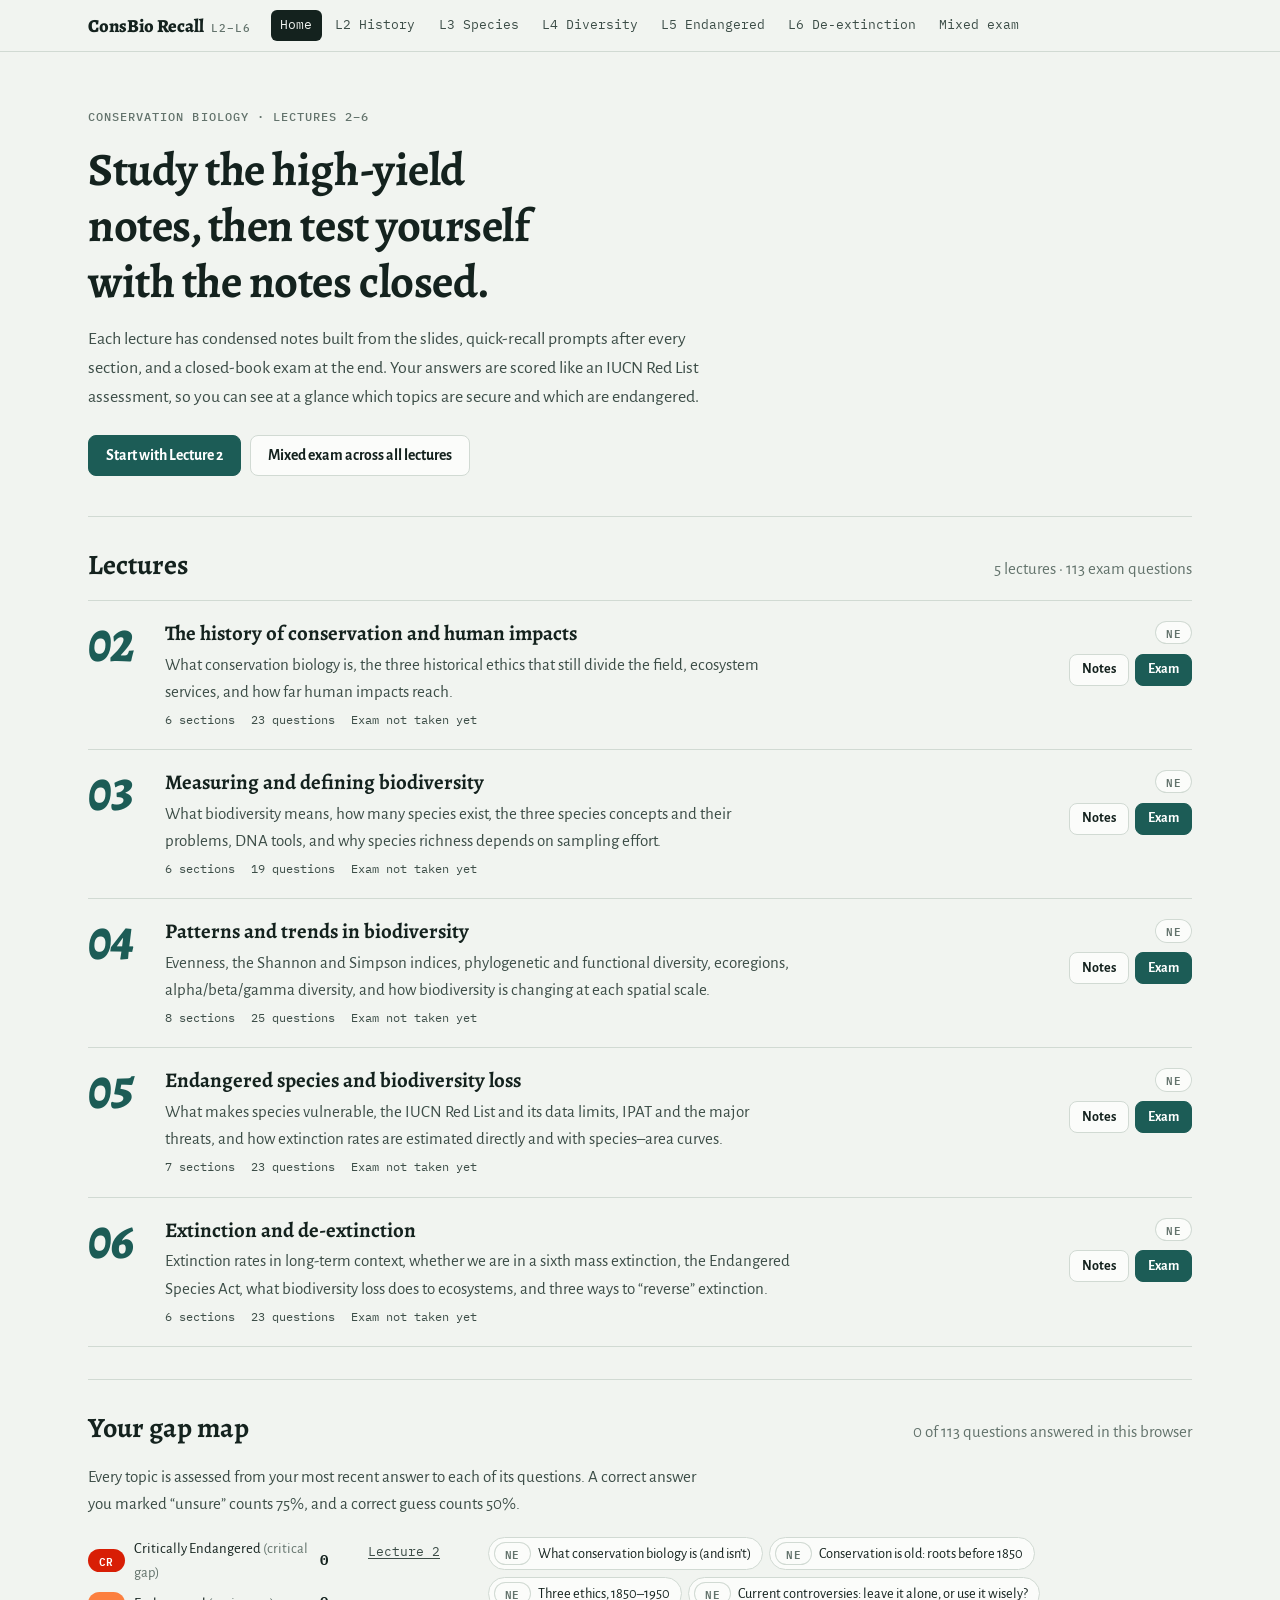
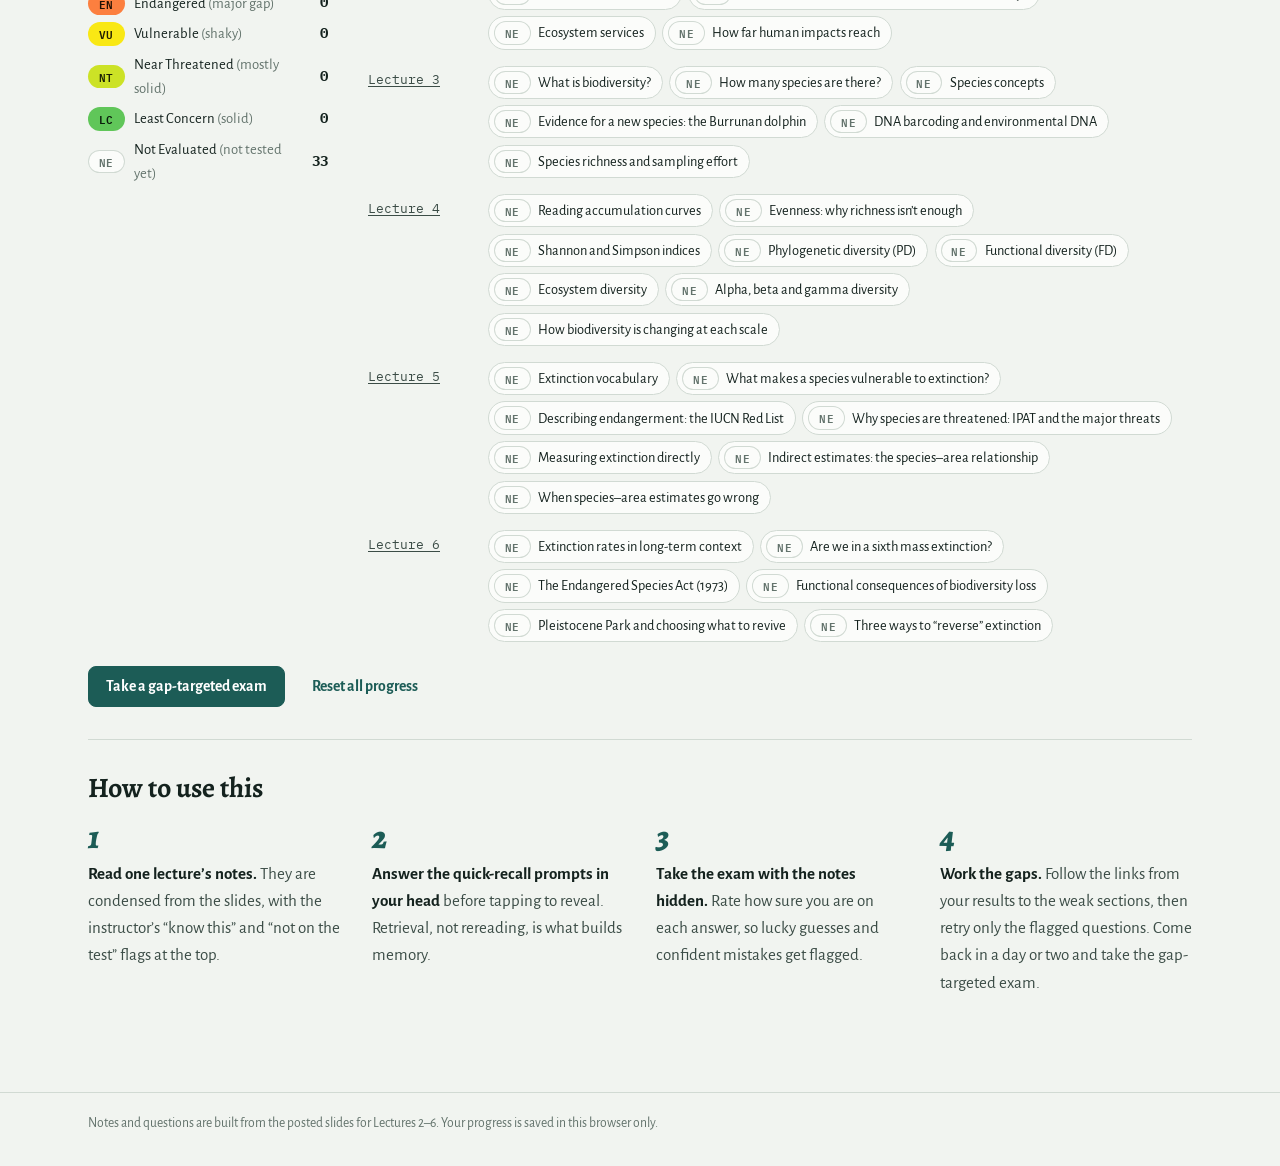
==== index.html @ 39ed35ce "Add Conservation Biology study site for Lectures 2-6 High-yield notes condensed from the posted slid" ====
<!doctype html>
<html lang="en">
<head>
<meta charset="utf-8">
<meta name="viewport" content="width=device-width, initial-scale=1, viewport-fit=cover">
<title>Conservation Biology Recall</title>
<meta name="description" content="High-yield notes and active recall exams for Conservation Biology Lectures 2–6.">
<link rel="preconnect" href="https://fonts.googleapis.com">
<link rel="preconnect" href="https://fonts.gstatic.com" crossorigin>
<link rel="stylesheet" href="https://fonts.googleapis.com/css2?family=Alegreya:ital,wght@0,500;0,700;0,800;1,700;1,800&family=Alegreya+Sans:ital,wght@0,400;0,500;0,700;0,800;1,400&family=IBM+Plex+Mono:wght@400;500;600&display=swap">
<link rel="stylesheet" href="css/style.css">
</head>
<body>
<header class="topbar">
  <div class="topbar-in">
    <a class="brand" href="#home">ConsBio Recall <span>L2–L6</span></a>
    <nav class="topnav" aria-label="Lectures">
      <a href="#home" data-nav="home">Home</a>
      <a href="#l2" data-nav="l2">L2 History</a>
      <a href="#l3" data-nav="l3">L3 Species</a>
      <a href="#l4" data-nav="l4">L4 Diversity</a>
      <a href="#l5" data-nav="l5">L5 Endangered</a>
      <a href="#l6" data-nav="l6">L6 De-extinction</a>
      <a href="#mixed" data-nav="mixed">Mixed exam</a>
    </nav>
  </div>
</header>
<main class="wrap" id="app">
  <noscript><p>This study site needs JavaScript to run the exams.</p></noscript>
</main>
<footer class="site-foot">
  <p>Notes and questions are built from the posted slides for Lectures 2–6. Your progress is saved in this browser only.</p>
</footer>
<script src="js/figures.js"></script>
<script src="js/lectures/l2.js"></script>
<script src="js/lectures/l3.js"></script>
<script src="js/lectures/l4.js"></script>
<script src="js/lectures/l5.js"></script>
<script src="js/lectures/l6.js"></script>
<script src="js/app.js"></script>
</body>
</html>
---- css/style.css ----
/* Layout: a field-guide reading column (≈68ch) with a sticky section index on wide screens;
   lecture numerals set large in the display face are the one bold typographic move.
   Mastery chips reuse the IUCN Red List category colours. */
:root {
  --bg: #F1F4F0;
  --surface: #FBFCFA;
  --surface-2: #E6ECE7;
  --ink: #14221E;
  --ink-2: #3C4D47;
  --muted: #63736C;
  --line: #D1DAD3;
  --accent: #1C5C56;
  --accent-strong: #123F3B;
  --accent-soft: #DBEAE5;
  --on-accent: #FFFFFF;
  --mark: #F4E7AE;
  --series1: #008C7C;
  --series2: #B06A10;
  --ok: #1D7243;
  --ok-soft: #E0F1E6;
  --bad: #AE2A20;
  --bad-soft: #F8E3E0;
  --meh: #7D5A00;
  --meh-soft: #F8EFD2;

  --rl-ex: #000000; --rl-ex-ink: #FFFFFF;
  --rl-ew: #542344; --rl-ew-ink: #FFFFFF;
  --rl-cr: #D81E05; --rl-cr-ink: #FFFFFF;
  --rl-en: #FC7F3F; --rl-en-ink: #221004;
  --rl-vu: #F9E814; --rl-vu-ink: #211F02;
  --rl-nt: #CCE226; --rl-nt-ink: #1B2204;
  --rl-lc: #60C659; --rl-lc-ink: #0A1D0B;
  --rl-dd: #D1D1C6; --rl-dd-ink: #22221E;
  --rl-ne: var(--surface); --rl-ne-ink: var(--muted);

  --font-display: 'Alegreya', Georgia, 'Times New Roman', serif;
  --font-body: 'Alegreya Sans', 'Segoe UI', system-ui, -apple-system, sans-serif;
  --font-mono: 'IBM Plex Mono', ui-monospace, 'SFMono-Regular', Menlo, Consolas, monospace;

  --radius: 10px;
  --measure: 70ch;
}
@media (prefers-color-scheme: dark) {
  :root:not([data-theme="light"]) {
    --bg: #0D1513;
    --surface: #141F1C;
    --surface-2: #1B2925;
    --ink: #E1EAE5;
    --ink-2: #B4C3BC;
    --muted: #8A9A93;
    --line: #2A3934;
    --accent: #7CCEC2;
    --accent-strong: #A8E4DA;
    --accent-soft: #1A3430;
    --on-accent: #08130F;
    --mark: #45401C;
    --series1: #1FA89A;
    --series2: #BA7F1E;
    --ok: #7FD8A0;
    --ok-soft: #15301F;
    --bad: #FF9A8F;
    --bad-soft: #3A1916;
    --meh: #EFC766;
    --meh-soft: #332A12;
    color-scheme: dark;
  }
}
:root[data-theme="dark"] {
  --bg: #0D1513;
  --surface: #141F1C;
  --surface-2: #1B2925;
  --ink: #E1EAE5;
  --ink-2: #B4C3BC;
  --muted: #8A9A93;
  --line: #2A3934;
  --accent: #7CCEC2;
  --accent-strong: #A8E4DA;
  --accent-soft: #1A3430;
  --on-accent: #08130F;
  --mark: #45401C;
  --series1: #1FA89A;
  --series2: #BA7F1E;
  --ok: #7FD8A0;
  --ok-soft: #15301F;
  --bad: #FF9A8F;
  --bad-soft: #3A1916;
  --meh: #EFC766;
  --meh-soft: #332A12;
  color-scheme: dark;
}

*, *::before, *::after { box-sizing: border-box; }
[hidden] { display: none !important; }
html { -webkit-text-size-adjust: 100%; scroll-padding-top: 76px; }
body {
  margin: 0;
  background: var(--bg);
  color: var(--ink);
  font-family: var(--font-body);
  font-size: 17px;
  line-height: 1.6;
}
img { max-width: 100%; }
a { color: var(--accent); text-underline-offset: 2px; }
a:hover { color: var(--accent-strong); }
:focus-visible { outline: 2px solid var(--accent); outline-offset: 2px; border-radius: 4px; }
.q-text:focus { outline: none; }
h1, h2, h3, h4 { font-family: var(--font-display); line-height: 1.2; text-wrap: balance; margin: 0; color: var(--ink); }
h1 { font-size: clamp(2rem, 4.2vw, 2.9rem); font-weight: 700; letter-spacing: -0.01em; }
h2 { font-size: 1.75rem; font-weight: 700; }
h3 { font-size: 1.3rem; font-weight: 700; }
h4 { font-family: var(--font-body); font-size: 1.02rem; font-weight: 700; margin-top: 1.4rem; }
p { margin: 0; }
ul, ol { margin: 0; padding-left: 1.3rem; }
li + li { margin-top: 0.35rem; }
strong, b { font-weight: 700; }
.muted { color: var(--muted); }
.small { font-size: 0.88rem; }
.center { text-align: center; }
.sr-only { position: absolute; width: 1px; height: 1px; overflow: hidden; clip: rect(0 0 0 0); white-space: nowrap; }
.eyebrow {
  font-family: var(--font-mono);
  font-size: 0.72rem;
  font-weight: 500;
  letter-spacing: 0.09em;
  text-transform: uppercase;
  color: var(--muted);
}

/* ---------- chrome ---------- */
.topbar {
  position: sticky;
  top: env(safe-area-inset-top, 0px);
  z-index: 20;
  background: var(--bg);
  border-bottom: 1px solid var(--line);
}
.topbar-in {
  max-width: 1160px;
  margin: 0 auto;
  padding-inline: 16px;
  padding-block: 0.6rem;
  display: flex;
  align-items: center;
  gap: 1.25rem;
}
.brand {
  display: flex;
  align-items: baseline;
  gap: 0.45rem;
  text-decoration: none;
  color: var(--ink);
  font-family: var(--font-display);
  font-weight: 800;
  font-size: 1.15rem;
  white-space: nowrap;
}
.brand span { font-family: var(--font-mono); font-size: 0.68rem; font-weight: 500; letter-spacing: 0.08em; text-transform: uppercase; color: var(--muted); }
.topnav { display: flex; gap: 0.25rem; overflow-x: auto; scrollbar-width: none; min-width: 0; }
.topnav::-webkit-scrollbar { display: none; }
.topnav a {
  font-family: var(--font-mono);
  font-size: 0.8rem;
  text-decoration: none;
  color: var(--ink-2);
  padding: 0.35rem 0.6rem;
  border-radius: 6px;
  white-space: nowrap;
}
.topnav a:hover { background: var(--surface-2); color: var(--ink); }
.topnav a.on { background: var(--ink); color: var(--bg); }

.wrap { max-width: 1160px; margin: 0 auto; padding-inline: 16px; padding-block: 2rem 4rem; }
@media (min-width: 700px) { .wrap, .topbar-in { padding-inline: 28px; } }

.site-foot { border-top: 1px solid var(--line); }
.site-foot p { max-width: 1160px; margin: 0 auto; padding-inline: 16px; padding-block: 1.25rem 2rem; font-size: 0.85rem; color: var(--muted); }
@media (min-width: 700px) { .site-foot p { padding-inline: 28px; } }

/* ---------- buttons ---------- */
.btn {
  display: inline-flex;
  align-items: center;
  justify-content: center;
  gap: 0.4rem;
  font: inherit;
  font-weight: 700;
  font-size: 0.98rem;
  line-height: 1.2;
  padding: 0.62rem 1.05rem;
  border-radius: 8px;
  border: 1px solid var(--line);
  background: var(--surface);
  color: var(--ink);
  text-decoration: none;
  cursor: pointer;
  transition: background-color .15s, border-color .15s, transform .1s;
}
.btn:hover { border-color: var(--ink-2); color: var(--ink); }
.btn:active { transform: translateY(1px); }
.btn.primary { background: var(--accent); border-color: var(--accent); color: var(--on-accent); }
.btn.primary:hover { background: var(--accent-strong); border-color: var(--accent-strong); color: var(--on-accent); }
.btn.ghost { background: transparent; border-color: transparent; color: var(--accent); }
.btn.ghost:hover { background: var(--surface-2); }
.btn.small { padding: 0.4rem 0.75rem; font-size: 0.88rem; }
.btn.big { padding: 0.8rem 1.4rem; font-size: 1.05rem; }
.btn.danger { background: var(--bad-soft); border-color: var(--bad); color: var(--bad); }
.btn[disabled] { opacity: 0.45; cursor: not-allowed; transform: none; }

/* ---------- Red List chips ---------- */
.rl {
  display: inline-flex;
  align-items: center;
  justify-content: center;
  flex: none;
  min-width: 2.3rem;
  height: 1.45rem;
  padding: 0 0.35rem;
  border-radius: 999px;
  font-family: var(--font-mono);
  font-size: 0.7rem;
  font-weight: 600;
  letter-spacing: 0.04em;
  line-height: 1;
}
.rl-ex { background: var(--rl-ex); color: var(--rl-ex-ink); box-shadow: inset 0 0 0 1px var(--muted); }
.rl-ew { background: var(--rl-ew); color: var(--rl-ew-ink); }
.rl-cr { background: var(--rl-cr); color: var(--rl-cr-ink); }
.rl-en { background: var(--rl-en); color: var(--rl-en-ink); }
.rl-vu { background: var(--rl-vu); color: var(--rl-vu-ink); }
.rl-nt { background: var(--rl-nt); color: var(--rl-nt-ink); }
.rl-lc { background: var(--rl-lc); color: var(--rl-lc-ink); }
.rl-dd { background: var(--rl-dd); color: var(--rl-dd-ink); }
.rl-ne { background: var(--rl-ne); color: var(--rl-ne-ink); box-shadow: inset 0 0 0 1px var(--line); }
.rl-exam { background: var(--accent); color: var(--on-accent); font-size: 0.8rem; }

/* ---------- home ---------- */
.hero { max-width: 52rem; padding-block: 1.5rem 2.5rem; display: grid; grid-template-columns: minmax(0, 1fr); gap: 1rem; }
.hero h1 { max-width: 20ch; }
.lede { font-size: 1.12rem; color: var(--ink-2); max-width: var(--measure); }
.hero-actions { display: flex; flex-wrap: wrap; gap: 0.6rem; margin-top: 0.5rem; }

.block { padding-block: 2rem; border-top: 1px solid var(--line); }
.block-head { display: flex; flex-wrap: wrap; align-items: baseline; justify-content: space-between; gap: 0.5rem 1rem; margin-bottom: 1.1rem; }
.block-intro { color: var(--ink-2); max-width: var(--measure); margin-bottom: 1.25rem; }

.lec-list { list-style: none; padding: 0; display: grid; gap: 0; }
.lec-list li + li { margin-top: 0; }
.lec-row {
  display: grid;
  grid-template-columns: auto minmax(0, 1fr) auto;
  gap: 0.4rem 1.5rem;
  align-items: start;
  padding-block: 1.25rem;
  border-bottom: 1px solid var(--line);
}
.lec-row:first-child { border-top: 1px solid var(--line); }
.lec-num {
  font-family: var(--font-display);
  font-style: italic;
  font-weight: 800;
  font-size: 3.2rem;
  line-height: 0.9;
  color: var(--accent);
  text-decoration: none;
  font-variant-numeric: tabular-nums lining-nums;
  min-width: 2.2ch;
}
.lec-body { min-width: 0; display: grid; gap: 0.3rem; }
.lec-body h3 a { color: var(--ink); text-decoration: none; }
.lec-body h3 a:hover { color: var(--accent); }
.lec-body > p { color: var(--ink-2); max-width: var(--measure); }
.lec-meta { display: flex; flex-wrap: wrap; gap: 0.25rem 1rem; font-family: var(--font-mono); font-size: 0.75rem; color: var(--muted); }
.lec-side { display: grid; justify-items: end; gap: 0.6rem; }
.lec-links { display: flex; gap: 0.4rem; }
@media (max-width: 720px) {
  .lec-row { grid-template-columns: auto minmax(0, 1fr); }
  .lec-num { font-size: 2.4rem; }
  .lec-side { grid-column: 2; justify-items: start; grid-auto-flow: column; align-items: center; justify-content: start; }
}

.gap-wrap { display: grid; grid-template-columns: 15rem minmax(0, 1fr); gap: 1.5rem 2.5rem; align-items: start; }
@media (max-width: 820px) { .gap-wrap { grid-template-columns: minmax(0, 1fr); } }
.legend { list-style: none; padding: 0; display: grid; gap: 0.45rem; font-size: 0.92rem; }
.legend li { display: grid; grid-template-columns: auto minmax(0, 1fr) auto; gap: 0.6rem; align-items: center; margin: 0; }
.legend b { font-family: var(--font-mono); font-size: 0.85rem; font-variant-numeric: tabular-nums; }
.gap-rows { display: grid; gap: 1rem; min-width: 0; }
.gap-row { display: grid; grid-template-columns: 6.5rem minmax(0, 1fr); gap: 0.4rem 1rem; align-items: start; }
@media (max-width: 560px) { .gap-row { grid-template-columns: minmax(0, 1fr); } }
.gap-lec { font-family: var(--font-mono); font-size: 0.8rem; padding-top: 0.3rem; }
.gap-lec a { color: var(--ink-2); }
.gap-list { list-style: none; padding: 0; display: flex; flex-wrap: wrap; gap: 0.4rem; }
.gap-list li { margin: 0; }
.gap {
  display: inline-flex;
  align-items: center;
  gap: 0.45rem;
  padding: 0.25rem 0.7rem 0.25rem 0.3rem;
  border: 1px solid var(--line);
  border-radius: 999px;
  background: var(--surface);
  color: var(--ink);
  text-decoration: none;
  font-size: 0.9rem;
}
.gap:hover { border-color: var(--ink-2); color: var(--ink); }
.gap-actions { display: flex; flex-wrap: wrap; gap: 0.6rem; margin-top: 1.5rem; }

.steps { counter-reset: s; list-style: none; padding: 0; display: grid; grid-template-columns: repeat(auto-fit, minmax(14rem, 1fr)); gap: 1.25rem 2rem; margin-top: 1rem; }
.steps li { counter-increment: s; margin: 0; color: var(--ink-2); }
.steps li::before {
  content: counter(s);
  display: block;
  font-family: var(--font-display);
  font-style: italic;
  font-weight: 800;
  font-size: 2rem;
  line-height: 1;
  color: var(--accent);
  margin-bottom: 0.4rem;
}
.steps strong { color: var(--ink); }

/* ---------- lecture page ---------- */
.lec-head { display: grid; grid-template-columns: auto minmax(0, 1fr); gap: 0.5rem 2rem; padding-block: 0.5rem 2rem; border-bottom: 1px solid var(--line); }
.lec-label { display: grid; justify-items: start; font-family: var(--font-mono); font-size: 0.72rem; letter-spacing: 0.09em; text-transform: uppercase; color: var(--muted); }
.lec-big {
  font-family: var(--font-display);
  font-style: italic;
  font-weight: 800;
  font-size: clamp(4.5rem, 11vw, 7.5rem);
  line-height: 0.85;
  letter-spacing: -0.02em;
  text-transform: none;
  color: var(--accent);
}
.lec-head-text { display: grid; gap: 0.8rem; align-content: start; min-width: 0; }
.meta { display: flex; flex-wrap: wrap; gap: 0.5rem 2rem; margin: 0.3rem 0 0; }
.meta div { display: grid; gap: 0.1rem; }
.meta dt { font-family: var(--font-mono); font-size: 0.7rem; letter-spacing: 0.09em; text-transform: uppercase; color: var(--muted); }
.meta dd { margin: 0; color: var(--ink-2); font-size: 0.95rem; }
@media (max-width: 640px) {
  .lec-head { grid-template-columns: minmax(0, 1fr); }
  .lec-label { grid-auto-flow: column; justify-content: start; align-items: end; gap: 0.6rem; }
  .lec-big { font-size: 4rem; }
}

.lec-layout { display: grid; grid-template-columns: 15.5rem minmax(0, 1fr); gap: 3rem; padding-top: 2rem; }
@media (max-width: 960px) { .lec-layout { grid-template-columns: minmax(0, 1fr); gap: 1.5rem; } }
.toc { position: sticky; top: calc(env(safe-area-inset-top, 0px) + 72px); align-self: start; max-height: calc(100vh - 96px); overflow-y: auto; }
@media (max-width: 960px) { .toc { position: static; max-height: none; padding: 1rem; border: 1px solid var(--line); border-radius: var(--radius); background: var(--surface); } }
.toc ol { list-style: none; padding: 0; margin-top: 0.6rem; display: grid; gap: 0.15rem; }
.toc li { margin: 0; }
.toc a { display: flex; align-items: flex-start; gap: 0.55rem; padding: 0.35rem 0.4rem; border-radius: 6px; color: var(--ink-2); text-decoration: none; font-size: 0.93rem; line-height: 1.35; }
.toc a:hover { background: var(--surface-2); color: var(--ink); }
.toc a > span:first-child { padding-top: 0.05rem; }
.toc-exam { margin-top: 0.4rem !important; padding-top: 0.4rem; border-top: 1px solid var(--line); }
.toc-exam a { color: var(--accent); font-weight: 700; }
.lecture.testing .toc li:not(.toc-exam) { opacity: 0.45; }

.lec-main { min-width: 0; max-width: 46rem; }
.notes { display: grid; gap: 0; }
.note-sec { padding-block: 2.2rem; border-bottom: 1px solid var(--line); display: grid; gap: 1rem; }
.note-sec:first-of-type { padding-top: 1.5rem; }
.note-sec > h2 { margin-bottom: 0.2rem; }
.note-sec p, .note-sec li { color: var(--ink-2); }
.note-sec strong, .note-sec b { color: var(--ink); }

.flags { padding: 1.1rem 1.25rem; background: var(--surface); border: 1px solid var(--line); border-radius: var(--radius); }
.flags ul { list-style: none; padding: 0; margin-top: 0.7rem; display: grid; gap: 0.7rem; }
.flags li { margin: 0; display: grid; grid-template-columns: 8.2rem minmax(0, 1fr); gap: 0.8rem; align-items: baseline; color: var(--ink-2); font-size: 0.97rem; }
@media (max-width: 520px) { .flags li { grid-template-columns: minmax(0, 1fr); gap: 0.2rem; } }
.flag-l { font-family: var(--font-mono); font-size: 0.7rem; font-weight: 600; letter-spacing: 0.06em; text-transform: uppercase; }
.flag-know .flag-l { color: var(--accent); }
.flag-skip .flag-l { color: var(--muted); text-decoration: line-through; text-decoration-thickness: 1px; }
.flag-note .flag-l { color: var(--meh); }

.keylist { display: grid; gap: 0.55rem; }
.keylist li { margin: 0; }
.callout { background: var(--accent-soft); color: var(--ink); padding: 0.85rem 1rem; border-radius: 8px; }
.note-sec .callout, .note-sec .callout strong { color: var(--ink); }
.callout.warn { background: var(--meh-soft); }
.definition { font-size: 1.08rem; padding: 0.2rem 0 0.2rem 1rem; border-left: 3px solid var(--accent); }
.note-sec .definition { color: var(--ink); }
.scenario { font-style: italic; }
.nw { white-space: nowrap; }
.formula { font-family: var(--font-display); font-size: clamp(1.2rem, 4.5vw, 1.5rem); text-align: center; color: var(--ink) !important; padding-block: 0.4rem; }

.table-wrap { overflow-x: auto; border: 1px solid var(--line); border-radius: var(--radius); background: var(--surface); }
table { width: 100%; border-collapse: collapse; font-size: 0.93rem; }
th, td { text-align: left; vertical-align: top; padding: 0.6rem 0.8rem; border-bottom: 1px solid var(--line); color: var(--ink-2); }
tbody tr:last-child td { border-bottom: 0; }
th { font-family: var(--font-mono); font-size: 0.7rem; font-weight: 600; letter-spacing: 0.06em; text-transform: uppercase; color: var(--muted); background: var(--surface-2); }
td strong { color: var(--ink); }
tr.hl td { background: var(--mark); color: var(--ink); }
table.num td, td.num, th.num { font-variant-numeric: tabular-nums; }
table.ethics td:first-child, table.methods td:first-child { min-width: 9rem; }
table.methods { min-width: 44rem; }
td.yes { color: var(--ok); font-weight: 700; }
td.no { color: var(--ink-2); }
.trend { font-family: var(--font-mono); font-size: 0.8rem; font-weight: 600; white-space: nowrap; }
.trend.down { color: var(--bad); }
.trend.up { color: var(--ok); }
.trend.flat { color: var(--muted); }

.compare { display: grid; grid-template-columns: repeat(auto-fit, minmax(16rem, 1fr)); gap: 1rem; }
.compare-col { padding: 1rem 1.1rem; border: 1px solid var(--line); border-radius: var(--radius); background: var(--surface); display: grid; gap: 0.55rem; align-content: start; min-width: 0; }
.compare-col h4 { margin: 0; }
.compare-col ul, .compare-col ol { display: grid; gap: 0.4rem; }
.compare-col li { margin: 0; }

.svc-grid { display: grid; grid-template-columns: repeat(auto-fit, minmax(13rem, 1fr)); gap: 0.75rem; }
.svc { padding: 0.9rem 1rem; border: 1px solid var(--line); border-radius: var(--radius); background: var(--surface); display: grid; gap: 0.4rem; align-content: start; }
.svc.wide { grid-column: 1 / -1; }
.svc .eyebrow { color: var(--accent); font-weight: 600; }
.svc .ex { font-size: 0.88rem; color: var(--muted) !important; font-style: italic; }

.stats { display: grid; grid-template-columns: repeat(auto-fit, minmax(10rem, 1fr)); gap: 0.75rem; }
.stat { padding: 0.9rem 1rem; border: 1px solid var(--line); border-radius: var(--radius); background: var(--surface); display: grid; gap: 0.2rem; }
.stat-n { font-family: var(--font-display); font-weight: 800; font-size: 1.9rem; line-height: 1.1; color: var(--accent); font-variant-numeric: lining-nums; }
.stat-l { font-size: 0.9rem; color: var(--ink-2); }

.traits { display: grid; grid-template-columns: repeat(auto-fit, minmax(14rem, 1fr)); gap: 0.5rem; }
.traits > div { padding: 0.7rem 0.9rem; border: 1px solid var(--line); border-radius: 8px; background: var(--surface); color: var(--ink-2); display: grid; gap: 0.15rem; }
.traits span { font-family: var(--font-mono); font-size: 0.72rem; color: var(--muted); }

.chain { list-style: none; padding: 0; display: flex; flex-wrap: wrap; gap: 0.35rem; align-items: center; }
.chain li { margin: 0; padding: 0.3rem 0.7rem; border: 1px solid var(--line); border-radius: 999px; background: var(--surface); font-family: var(--font-mono); font-size: 0.82rem; color: var(--ink-2); }
.chain li + li::before { content: '→'; margin-right: 0.6rem; margin-left: -0.3rem; color: var(--muted); }
.chain li.hl { background: var(--accent); border-color: var(--accent); color: var(--on-accent); }

.redlist { list-style: none; padding: 0; display: grid; gap: 0.3rem; }
.redlist li { margin: 0; display: flex; align-items: center; gap: 0.7rem; color: var(--ink-2); padding: 0.2rem 0.5rem; border-radius: 6px; }
.redlist li.threat { background: var(--surface-2); color: var(--ink); font-weight: 700; }

.timeline { list-style: none; padding: 0; display: grid; gap: 0.5rem; }
.timeline li { margin: 0; display: grid; grid-template-columns: 3.4rem minmax(0, 1fr); gap: 0.8rem; }
.timeline b { font-family: var(--font-mono); font-size: 0.85rem; color: var(--accent); padding-top: 0.1rem; }

.terms { display: grid; grid-template-columns: 13rem minmax(0, 1fr); gap: 0.5rem 1.25rem; margin: 0; }
.terms dt { font-weight: 700; color: var(--ink); }
.terms dd { margin: 0; color: var(--ink-2); }
@media (max-width: 560px) { .terms { grid-template-columns: minmax(0, 1fr); gap: 0.1rem; } .terms dd { margin-bottom: 0.6rem; } }

details.more { border: 1px solid var(--line); border-radius: 8px; padding: 0.6rem 0.9rem; background: var(--surface); }
details.more summary { cursor: pointer; font-weight: 700; color: var(--ink-2); }
details.more ol { margin-top: 0.6rem; }

/* figures */
.fig { margin: 0.4rem 0; padding: 1rem; border: 1px solid var(--line); border-radius: var(--radius); background: var(--surface); display: grid; gap: 0.6rem; min-width: 0; }
.fig-scroll { overflow-x: auto; }
.fig svg { display: block; width: 100%; min-width: 420px; max-width: 640px; height: auto; margin: 0 auto; }
.fig figcaption { font-size: 0.88rem; color: var(--muted); }
.fig text { font-family: var(--font-mono); font-size: 12px; fill: var(--ink-2); }
.fig .t-strong { font-family: var(--font-body); font-size: 13.5px; font-weight: 500; fill: var(--ink); }
.fig .t-muted { font-size: 11px; fill: var(--muted); }
.fig .t-num { font-size: 11.5px; fill: var(--ink-2); font-variant-numeric: tabular-nums; }
.fig .t-accent { font-family: var(--font-body); font-size: 13.5px; font-weight: 700; fill: var(--accent-strong); }
.fig .t-tip { font-family: var(--font-display); font-size: 17px; font-weight: 800; fill: var(--ink); }
.fig .stroke-muted { stroke: var(--muted); stroke-width: 1.5; fill: none; }
.fig .stroke-ink { stroke: var(--ink-2); stroke-width: 1.2; fill: none; }
.fig .stroke-accent { stroke: var(--accent); stroke-width: 1.5; }
.fig .stroke-series2 { stroke: var(--series2); stroke-width: 3; fill: none; }
.fig .fill-soft { fill: var(--accent-soft); }
.fig .fill-muted { fill: var(--muted); }
.fig .fill-series1 { fill: var(--series1); }
.fig .line-series1 { stroke: var(--series1); stroke-width: 2.5; fill: none; stroke-linejoin: round; stroke-linecap: round; }
.fig .line-series2 { stroke: var(--series2); stroke-width: 2.5; fill: none; stroke-linejoin: round; stroke-linecap: round; }
.fig .series1-fill { fill: var(--series1); }
.fig .series2-fill { fill: var(--series2); }
.fig .ring { stroke: var(--surface); stroke-width: 2; }
.fig .grid { stroke: var(--line); stroke-width: 1; }
.fig .dash { stroke-dasharray: 4 4; }
.fig .branch { stroke: var(--ink); stroke-width: 3; stroke-linecap: square; fill: none; }
.fig .branch.conn { stroke: var(--muted); stroke-width: 1.5; stroke-dasharray: 2 3; }
.sites-fig { justify-items: center; }
.sites { display: flex; flex-wrap: wrap; gap: 0.7rem; justify-content: center; }
.site {
  width: 5.4rem; height: 4rem;
  border: 2px solid var(--series2);
  border-radius: 4px;
  display: flex; flex-wrap: wrap; align-content: center; justify-content: center;
  gap: 0 0.55rem;
  font-family: var(--font-display); font-weight: 800; font-size: 1.15rem; color: var(--ink);
}
.fig-pair { display: grid; grid-template-columns: repeat(auto-fit, minmax(15rem, 1fr)); gap: 0.75rem; }

/* quick recall cards */
.recall-set { display: grid; gap: 0.45rem; margin-top: 0.6rem; }
.recall-set .eyebrow { margin-bottom: 0.2rem; }
details.rc { border: 1px solid var(--line); border-radius: 8px; background: var(--surface); }
details.rc summary {
  list-style: none;
  cursor: pointer;
  display: grid;
  grid-template-columns: auto minmax(0, 1fr) auto;
  gap: 0.75rem;
  align-items: baseline;
  padding: 0.7rem 0.9rem;
  color: var(--ink);
  font-weight: 500;
}
details.rc summary::-webkit-details-marker { display: none; }
.rc-n { font-family: var(--font-mono); font-size: 0.75rem; color: var(--muted); }
.rc-hint { font-family: var(--font-mono); font-size: 0.7rem; letter-spacing: 0.06em; text-transform: uppercase; color: var(--accent); white-space: nowrap; }
details.rc[open] .rc-hint { color: var(--muted); }
details.rc[open] .rc-hint::after { content: 'ed'; }
.rc-a { padding: 0 0.9rem 0.8rem 2.35rem; color: var(--ink-2); }
details.rc[open] { border-color: var(--accent); }

.notes-hidden { padding: 1rem 1.2rem; border: 1px dashed var(--line); border-radius: var(--radius); display: grid; gap: 0.6rem; justify-items: start; color: var(--ink-2); margin-bottom: 1.5rem; }
.pager { display: grid; grid-template-columns: 1fr 1fr; gap: 0.75rem; margin-top: 2.5rem; }
.pager a { display: grid; gap: 0.1rem; padding: 0.9rem 1rem; border: 1px solid var(--line); border-radius: var(--radius); text-decoration: none; color: var(--ink); font-weight: 700; }
.pager a:hover { border-color: var(--ink-2); }
.pager a .muted { font-family: var(--font-mono); font-size: 0.75rem; font-weight: 400; }
.pager a.next { text-align: right; }

/* ---------- exam ---------- */
.exam-panel { margin-top: 2.5rem; }
.exam-intro {
  padding: clamp(1.25rem, 3vw, 2rem);
  border-radius: 14px;
  background: var(--ink);
  color: var(--bg);
  display: grid;
  gap: 0.9rem;
  justify-items: start;
}
.exam-intro h2 { color: var(--bg); font-size: clamp(1.5rem, 3vw, 2rem); }
.exam-intro .eyebrow, .exam-intro .muted { color: var(--line); }
.exam-intro p { max-width: var(--measure); }
.exam-rules { display: grid; gap: 0.4rem; font-size: 0.95rem; }
.exam-rules li { margin: 0; }
.exam-intro .btn.primary { background: var(--bg); border-color: var(--bg); color: var(--ink); }
.exam-intro .btn.primary:hover { background: var(--surface-2); border-color: var(--surface-2); color: var(--ink); }

.exam-card { padding: clamp(1.1rem, 3vw, 1.75rem); border: 1px solid var(--line); border-radius: 14px; background: var(--surface); display: grid; gap: 1rem; }
.exam-top { display: flex; flex-wrap: wrap; justify-content: space-between; gap: 0.5rem; align-items: center; }
.exam-count { font-family: var(--font-mono); font-size: 0.78rem; color: var(--muted); font-variant-numeric: tabular-nums; }
.exam-tags { display: flex; gap: 0.35rem; flex-wrap: wrap; }
.tag { font-family: var(--font-mono); font-size: 0.7rem; padding: 0.15rem 0.5rem; border-radius: 999px; background: var(--surface-2); color: var(--ink-2); }
.tag.stretch { background: var(--meh-soft); color: var(--meh); }
.progress { height: 4px; border-radius: 4px; background: var(--surface-2); overflow: hidden; }
.progress span { display: block; height: 100%; background: var(--accent); transition: width .3s; }
.q-topic { font-family: var(--font-mono); font-size: 0.75rem; color: var(--muted); }
.q-text { font-family: var(--font-body); font-size: 1.22rem; font-weight: 700; line-height: 1.4; }
.q-fig .fig { margin: 0; }

.opts { display: grid; gap: 0.5rem; }
.opt {
  display: grid;
  grid-template-columns: auto minmax(0, 1fr);
  gap: 0.8rem;
  align-items: start;
  text-align: left;
  font: inherit;
  color: var(--ink);
  background: var(--bg);
  border: 1.5px solid var(--line);
  border-radius: 10px;
  padding: 0.7rem 0.9rem;
  cursor: pointer;
  transition: border-color .12s, background-color .12s;
}
.opt:hover:not([disabled]) { border-color: var(--ink-2); }
.opt-key { font-family: var(--font-mono); font-size: 0.78rem; font-weight: 600; width: 1.6rem; height: 1.6rem; border-radius: 50%; display: inline-flex; align-items: center; justify-content: center; background: var(--surface-2); color: var(--ink-2); }
.opt-text { padding-top: 0.08rem; }
.opt.sel { border-color: var(--accent); background: var(--accent-soft); }
.opt.sel .opt-key { background: var(--accent); color: var(--on-accent); }
.opt[disabled] { cursor: default; }
.opt.right { border-color: var(--ok); background: var(--ok-soft); }
.opt.right .opt-key { background: var(--ok); color: var(--surface); }
.opt.wrong { border-color: var(--bad); background: var(--bad-soft); }
.opt.wrong .opt-key { background: var(--bad); color: var(--surface); }

.conf { display: flex; flex-wrap: wrap; align-items: center; gap: 0.4rem; }
.conf-l { font-size: 0.92rem; color: var(--ink-2); margin-right: 0.3rem; }
.chip {
  font: inherit;
  font-size: 0.88rem;
  font-weight: 700;
  padding: 0.3rem 0.8rem;
  border-radius: 999px;
  border: 1.5px solid var(--line);
  background: var(--bg);
  color: var(--ink-2);
  cursor: pointer;
}
.chip:hover:not([disabled]) { border-color: var(--ink-2); }
.chip.sel { background: var(--ink); border-color: var(--ink); color: var(--bg); }
.chip[disabled] { cursor: default; }
.chip[disabled]:not(.sel) { opacity: 0.5; }

.num-row { display: flex; flex-wrap: wrap; align-items: center; gap: 0.6rem; }
.num-row label { font-weight: 700; }
.num-row input, textarea {
  font: inherit;
  color: var(--ink);
  background: var(--bg);
  border: 1.5px solid var(--line);
  border-radius: 8px;
  padding: 0.55rem 0.75rem;
}
.num-row input { width: 9rem; font-family: var(--font-mono); font-variant-numeric: tabular-nums; }
.num-row input:focus, textarea:focus { outline: none; border-color: var(--accent); }
.num-row input.right { border-color: var(--ok); background: var(--ok-soft); }
.num-row input.wrong { border-color: var(--bad); background: var(--bad-soft); }
.unit { font-family: var(--font-mono); color: var(--muted); }
textarea { width: 100%; resize: vertical; min-height: 7rem; line-height: 1.5; }
textarea[readonly] { background: var(--surface-2); }

.q-actions { display: flex; flex-wrap: wrap; gap: 0.6rem; align-items: center; }
.q-hint { font-size: 0.88rem; }
.fb-slot { display: grid; gap: 0.9rem; }
.fb-slot:empty { display: none; }
.fb { padding: 0.9rem 1.05rem; border-radius: 10px; display: grid; gap: 0.45rem; }
.fb.ok { background: var(--ok-soft); }
.fb.bad { background: var(--bad-soft); }
.fb.meh { background: var(--meh-soft); }
.fb-head { font-weight: 800; }
.fb.ok .fb-head { color: var(--ok); }
.fb.bad .fb-head { color: var(--bad); }
.fb.meh .fb-head { color: var(--meh); }
.fb p { color: var(--ink); }
.key-box { display: grid; gap: 0.4rem; padding: 0.9rem 1.05rem; border-radius: 10px; background: var(--accent-soft); }
.key { color: var(--ink); line-height: 1.55; }
.points { border: 1px solid var(--line); border-radius: 10px; padding: 0.8rem 1rem; margin: 0; display: grid; gap: 0.45rem; }
.points legend { font-weight: 700; padding: 0 0.3rem; }
.points label { display: grid; grid-template-columns: auto minmax(0, 1fr); gap: 0.6rem; align-items: start; cursor: pointer; color: var(--ink-2); }
.points input { width: 1.1rem; height: 1.1rem; margin-top: 0.2rem; accent-color: var(--accent); }

/* results */
.results { padding: clamp(1.1rem, 3vw, 1.75rem); border: 1px solid var(--line); border-radius: 14px; background: var(--surface); display: grid; gap: 1.1rem; }
.results h3 { margin-top: 0.6rem; }
.score-row { display: flex; flex-wrap: wrap; align-items: center; gap: 0.5rem 1.5rem; }
.score-big { font-family: var(--font-display); font-weight: 800; font-size: clamp(3.4rem, 9vw, 5rem); line-height: 1; color: var(--accent); font-variant-numeric: tabular-nums lining-nums; }
.score-side { display: grid; gap: 0.3rem; color: var(--ink-2); }
.score-side .rl { vertical-align: middle; }
.flag-summary { list-style: none; padding: 0; display: flex; flex-wrap: wrap; gap: 0.5rem 1.2rem; }
.flag-summary li { margin: 0; display: flex; gap: 0.4rem; align-items: center; color: var(--ink-2); }
.flagchip { font-family: var(--font-mono); font-size: 0.72rem; font-weight: 600; padding: 0.15rem 0.55rem; border-radius: 999px; background: var(--surface-2); color: var(--ink); }
.f-misconception, .rv-misconception .flagchip { background: var(--rl-cr); color: var(--rl-cr-ink); }
.f-missed, .rv-missed .flagchip { background: var(--bad-soft); color: var(--bad); }
.f-partial, .rv-partial .flagchip { background: var(--meh-soft); color: var(--meh); }
.f-lucky, .rv-lucky .flagchip { background: var(--meh-soft); color: var(--meh); }
.all-clear { padding: 0.8rem 1rem; border-radius: 10px; background: var(--ok-soft); color: var(--ink); }
.topic-table td { vertical-align: middle; }
.topic-table td:first-child { width: 3.2rem; }
.bar-cell { width: 30%; min-width: 7rem; }
.bar { display: block; height: 8px; border-radius: 4px; background: var(--surface-2); overflow: hidden; }
.bar span { display: block; height: 100%; background: var(--series1); border-radius: 4px; }
.review { list-style: none; padding: 0; display: grid; gap: 0.8rem; }
.rv { margin: 0 !important; padding: 0.9rem 1.05rem; border: 1px solid var(--line); border-radius: 10px; background: var(--bg); display: grid; gap: 0.45rem; }
.rv-flag { display: flex; flex-wrap: wrap; gap: 0.5rem; align-items: center; }
.rv-q { font-weight: 700; color: var(--ink); }
.rv-a, .rv-why { color: var(--ink-2); }
.rv .key { padding: 0.6rem 0.8rem; border-radius: 8px; background: var(--accent-soft); }
.rv-link a { font-weight: 700; }
.results-actions { margin-top: 0.4rem; }

/* mixed page */
.mixed { display: grid; grid-template-columns: minmax(0, 1fr); gap: 1rem; }
.mixed .lede { margin-bottom: 0.5rem; }
.mixed-grid { display: grid; grid-template-columns: repeat(auto-fit, minmax(16rem, 1fr)); gap: 1rem; max-width: 52rem; }
.mixed-opt { padding: 1.25rem; border: 1px solid var(--line); border-radius: var(--radius); background: var(--surface); display: grid; gap: 0.7rem; align-content: start; justify-items: start; }
.mixed-opt p { color: var(--ink-2); }
.mixed .exam-panel { max-width: 46rem; margin-top: 1rem; }

@media (prefers-reduced-motion: reduce) {
  *, *::before, *::after { transition: none !important; animation: none !important; scroll-behavior: auto !important; }
}
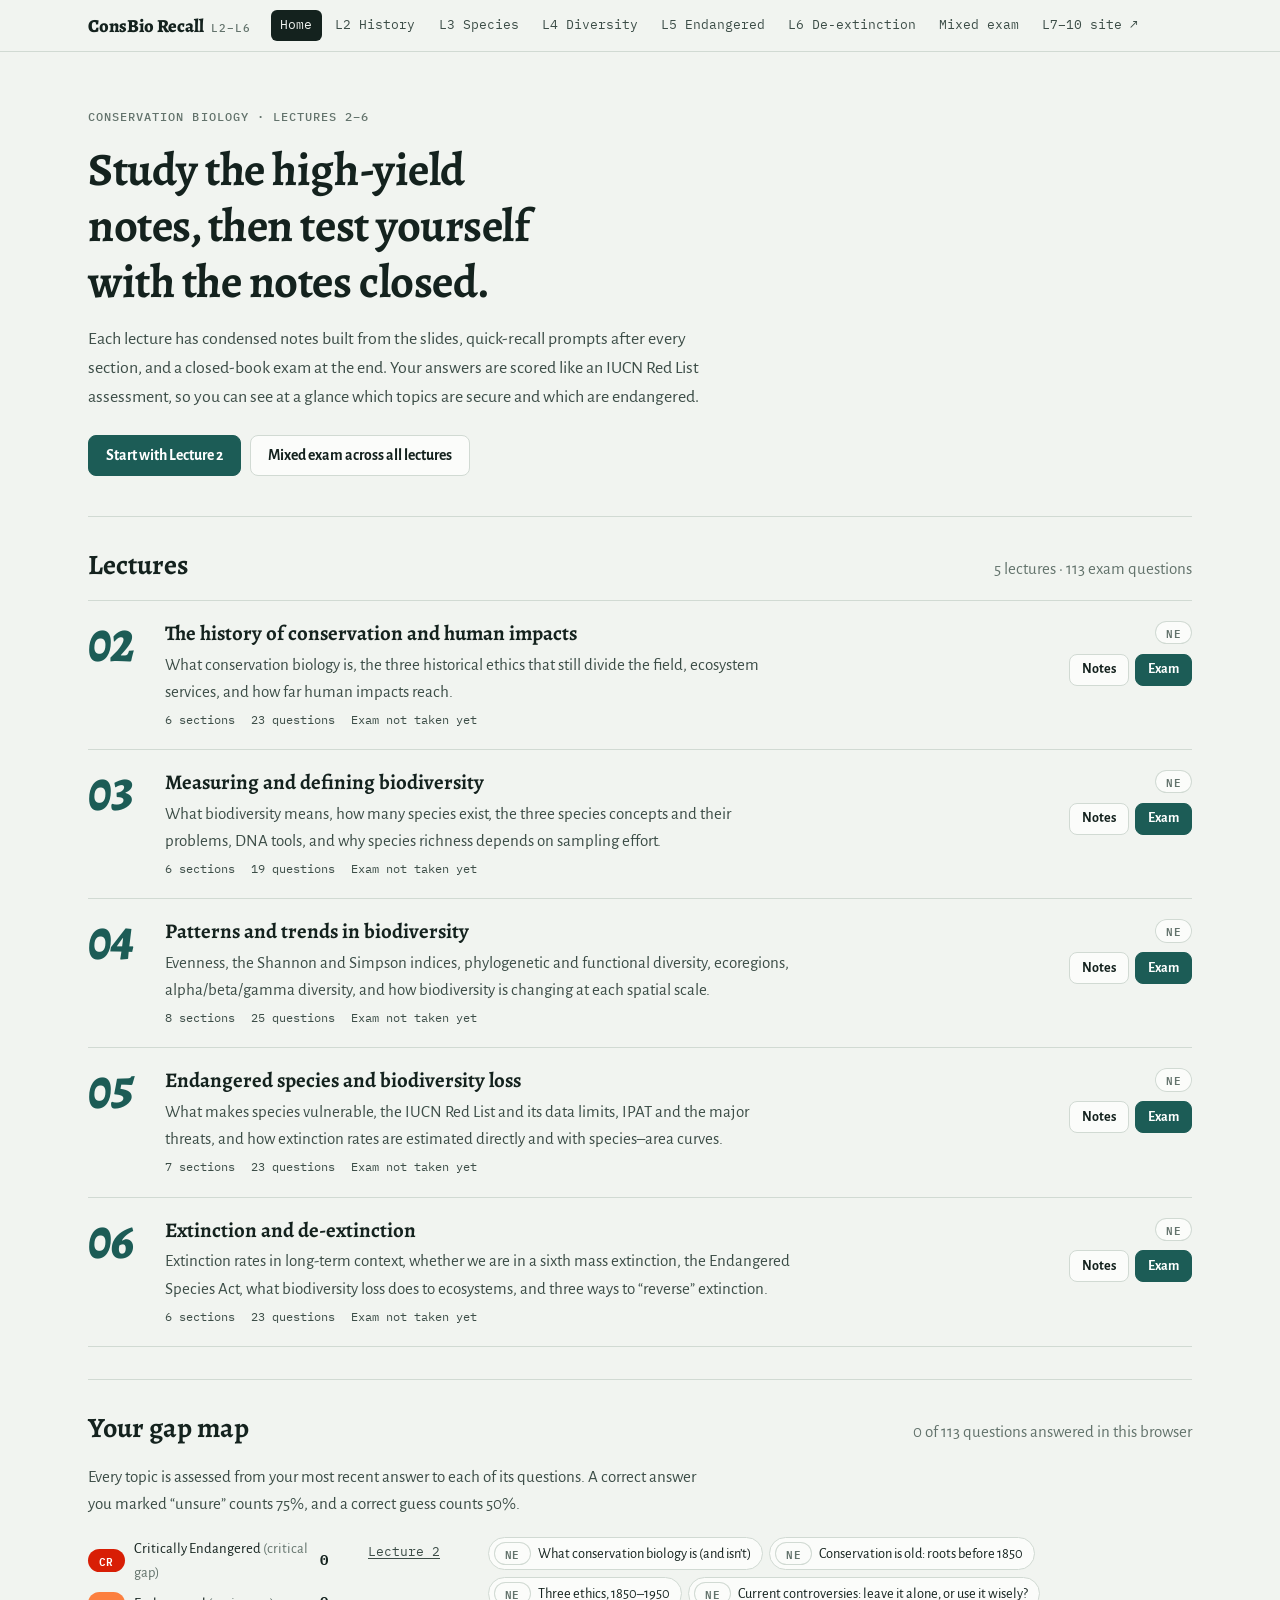
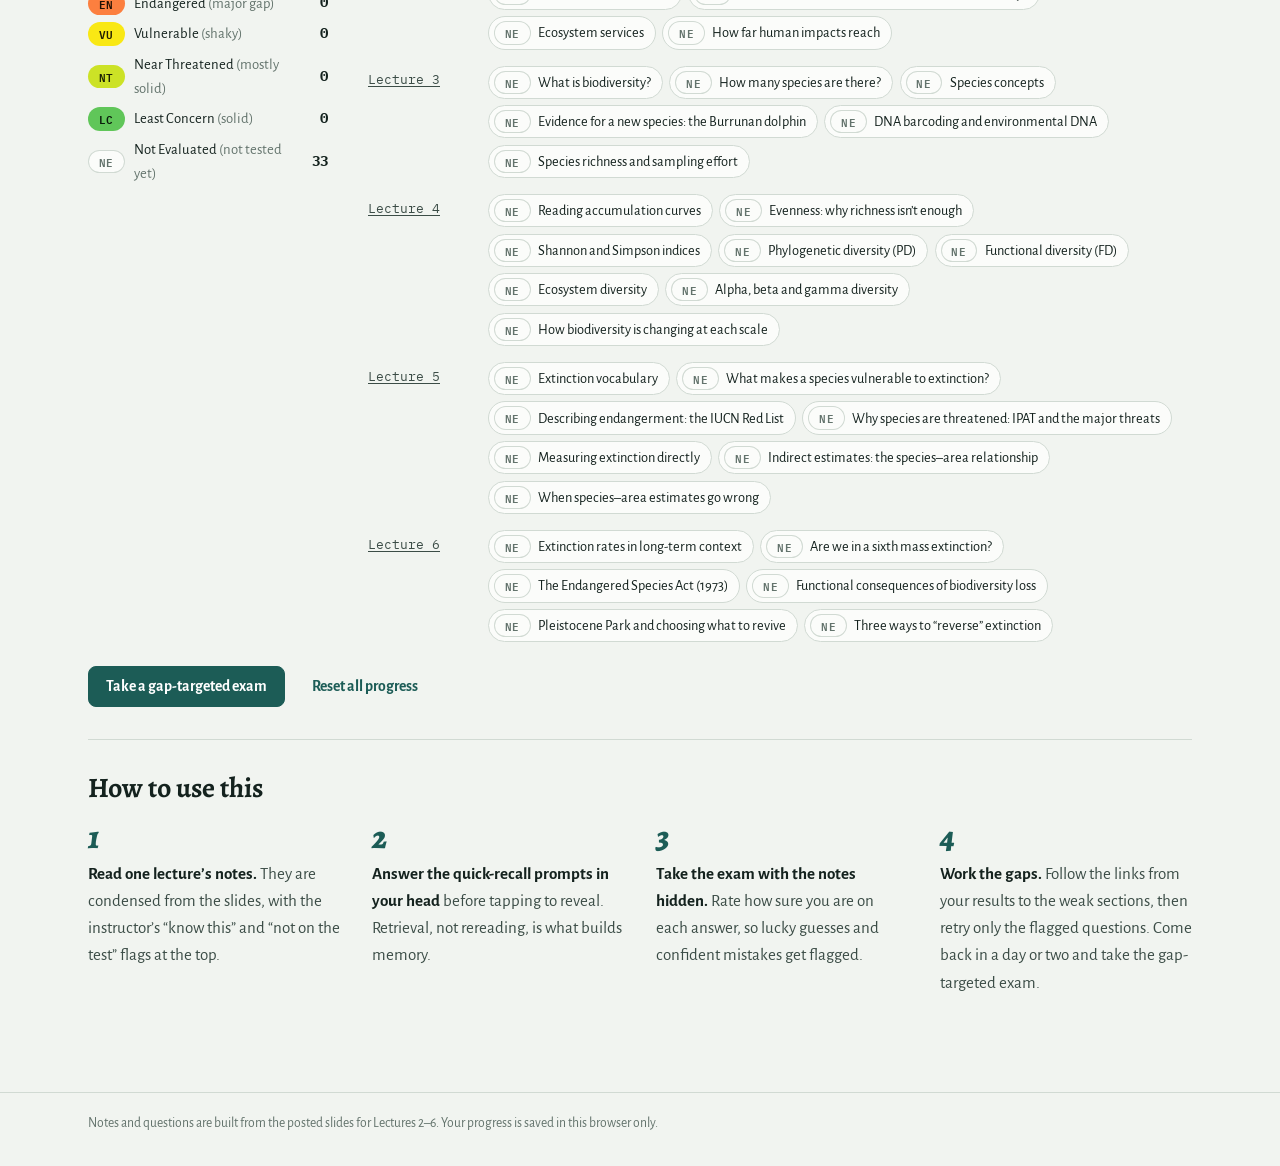
==== commit 6bf15b5c: "Add Lectures 7–10 study site with active recall exams A second site in lectures-7-10/ covering measu" ====
--- a/index.html
+++ b/index.html
@@ -22,6 +22,7 @@
       <a href="#l5" data-nav="l5">L5 Endangered</a>
       <a href="#l6" data-nav="l6">L6 De-extinction</a>
       <a href="#mixed" data-nav="mixed">Mixed exam</a>
+      <a href="lectures-7-10/index.html">L7–10 site ↗</a>
     </nav>
   </div>
 </header>
